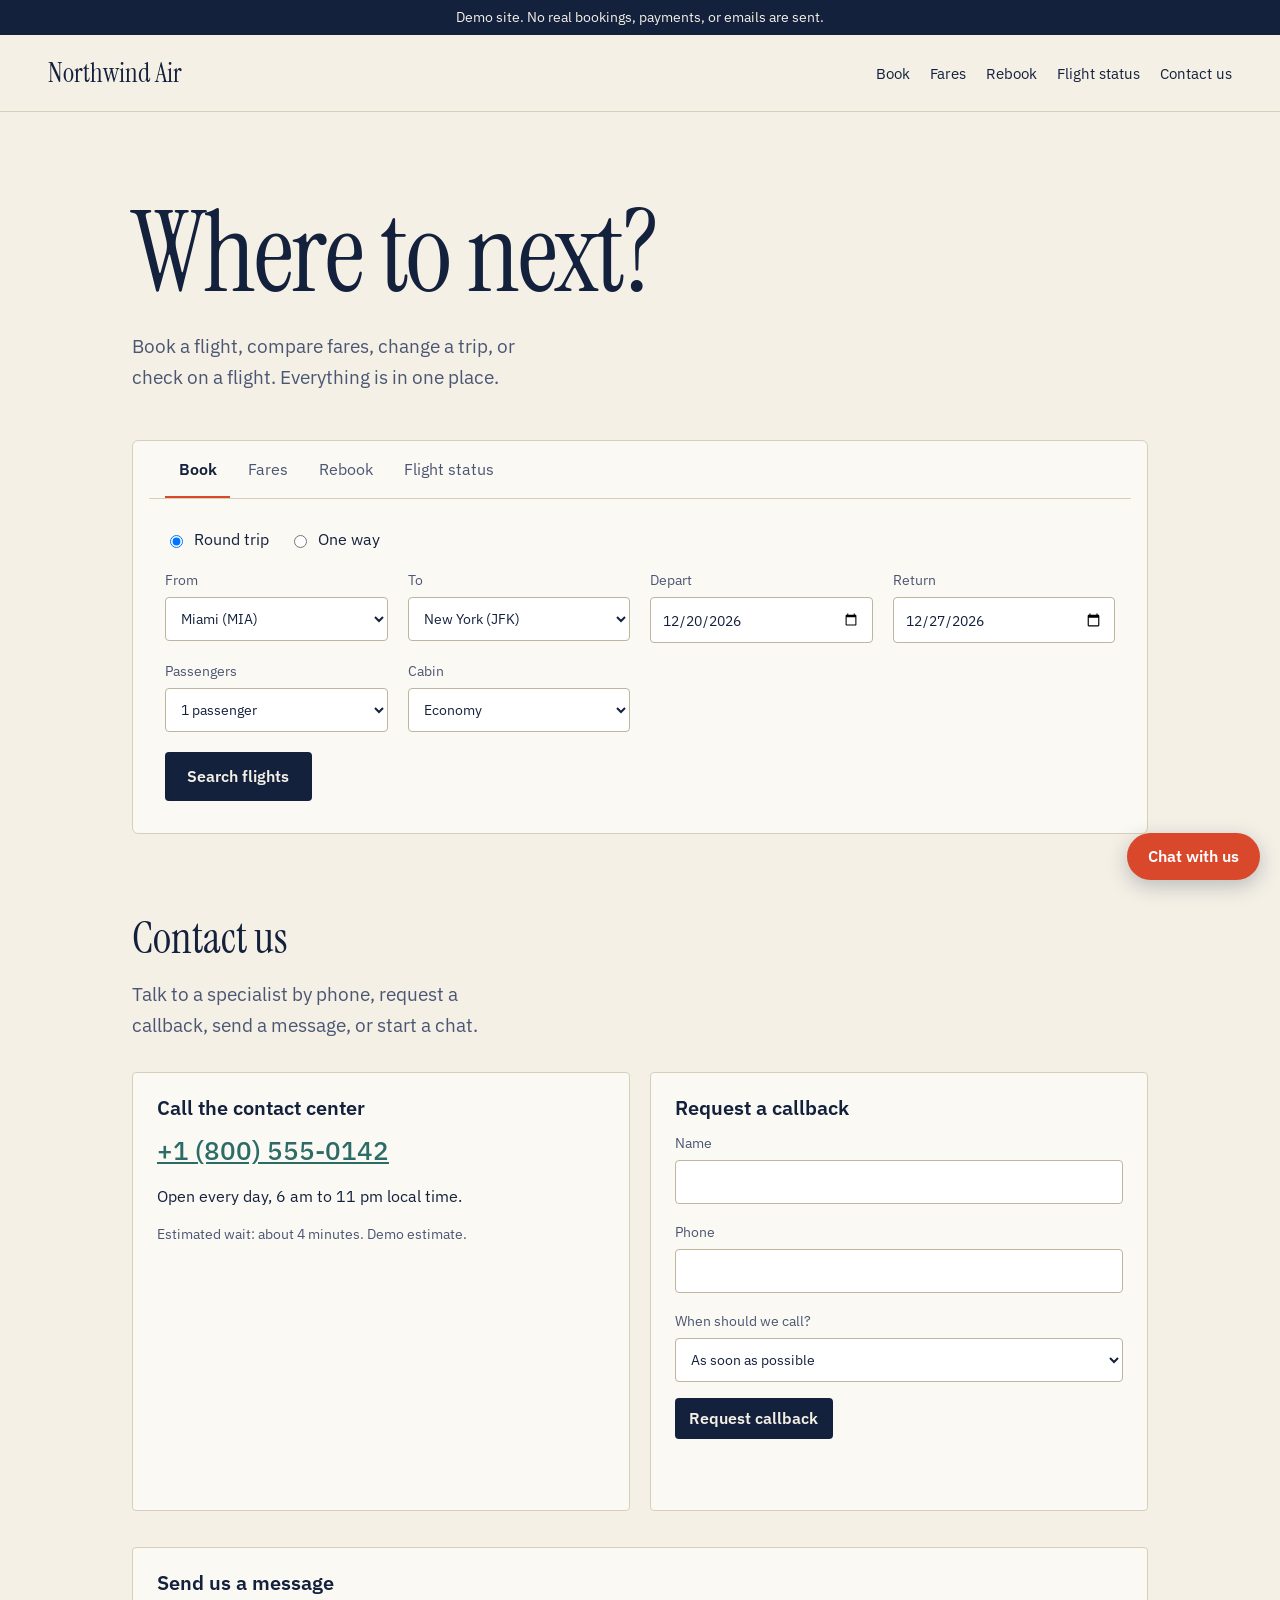
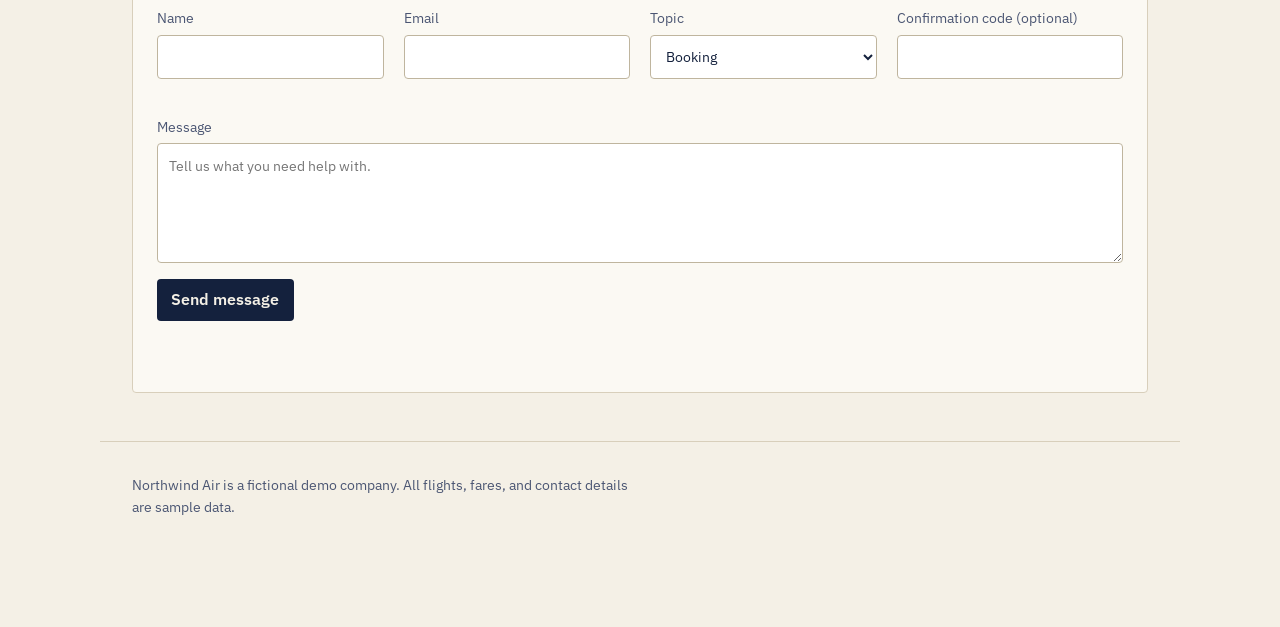
==== index.html @ 14f69246 "Update index.html" ====
<!doctype html>
<html lang="en">
<head>
  <meta charset="utf-8">
  <meta name="viewport" content="width=device-width, initial-scale=1">
  <title>Northwind Air | Demo</title>
  <meta name="description" content="Northwind Air demo: book flights, compare fares, change a booking, check flight status, and contact our team.">
  <link rel="preconnect" href="https://fonts.googleapis.com">
  <link rel="preconnect" href="https://fonts.gstatic.com" crossorigin>
  <link href="https://fonts.googleapis.com/css2?family=Instrument+Serif&family=IBM+Plex+Sans:wght@400;500;600&family=IBM+Plex+Mono:wght@500&display=swap" rel="stylesheet">
  <link rel="stylesheet" href="styles.css">
</head>
<body>
  <a class="skip" href="#main">Skip to content</a>

  <div class="demo-bar">Demo site. No real bookings, payments, or emails are sent.</div>

  <header class="site-header">
    <a class="brand" href="#top">Northwind Air</a>
    <nav aria-label="Main">
      <a href="#tools" data-goto="book">Book</a>
      <a href="#tools" data-goto="fares">Fares</a>
      <a href="#tools" data-goto="rebook">Rebook</a>
      <a href="#tools" data-goto="status">Flight status</a>
      <a href="#help">Contact us</a>
    </nav>
  </header>

  <main id="main">
    <section class="hero" id="top">
      <h1>Where to next?</h1>
      <p class="lede">Book a flight, compare fares, change a trip, or check on a flight. Everything is in one place.</p>
    </section>

    <section class="tools" id="tools" aria-label="Travel tools">
      <div class="tabs" role="tablist" aria-label="Choose a task">
        <button type="button" role="tab" id="tab-book" aria-controls="panel-book" aria-selected="true" data-tab="book">Book</button>
        <button type="button" role="tab" id="tab-fares" aria-controls="panel-fares" aria-selected="false" tabindex="-1" data-tab="fares">Fares</button>
        <button type="button" role="tab" id="tab-rebook" aria-controls="panel-rebook" aria-selected="false" tabindex="-1" data-tab="rebook">Rebook</button>
        <button type="button" role="tab" id="tab-status" aria-controls="panel-status" aria-selected="false" tabindex="-1" data-tab="status">Flight status</button>
      </div>

      <!-- Book -->
      <form id="panel-book" class="panel" role="tabpanel" aria-labelledby="tab-book">
        <fieldset class="trip-type">
          <legend class="sr">Trip type</legend>
          <label><input type="radio" name="trip" value="round" checked> Round trip</label>
          <label><input type="radio" name="trip" value="oneway"> One way</label>
        </fieldset>
        <div class="grid">
          <label>From <select name="from" data-airports required></select></label>
          <label>To <select name="to" data-airports required></select></label>
          <label>Depart <input type="date" name="depart" required></label>
          <label>Return <input type="date" name="return"></label>
          <label>Passengers
            <select name="pax">
              <option value="1">1 passenger</option>
              <option value="2">2 passengers</option>
              <option value="3">3 passengers</option>
              <option value="4">4 passengers</option>
              <option value="5">5 passengers</option>
              <option value="6">6 passengers</option>
            </select>
          </label>
          <label>Cabin
            <select name="cabin">
              <option value="Economy">Economy</option>
              <option value="Premium">Premium Economy</option>
              <option value="Business">Business</option>
            </select>
          </label>
        </div>
        <div class="actions"><button class="primary" type="submit">Search flights</button></div>
      </form>

      <!-- Fares -->
      <form id="panel-fares" class="panel" role="tabpanel" aria-labelledby="tab-fares" hidden>
        <div class="grid">
          <label>From <select name="from" data-airports required></select></label>
          <label>To <select name="to" data-airports required></select></label>
          <label>Date <input type="date" name="date" required></label>
        </div>
        <div class="actions"><button class="primary" type="submit">Show fares</button></div>
      </form>

      <!-- Rebook -->
      <form id="panel-rebook" class="panel" role="tabpanel" aria-labelledby="tab-rebook" hidden>
        <div class="grid">
          <label>Confirmation code <input name="pnr" required maxlength="6" pattern="[A-Za-z0-9]{6}" autocomplete="off" placeholder="e.g. DEMO01"></label>
          <label>Last name <input name="last" required autocomplete="family-name" placeholder="e.g. Rivera"></label>
        </div>
        <div class="actions"><button class="primary" type="submit">Find booking</button></div>
        <p class="hint">Try the demo booking: code <strong>DEMO01</strong>, last name <strong>Rivera</strong>.</p>
      </form>

      <!-- Status -->
      <form id="panel-status" class="panel" role="tabpanel" aria-labelledby="tab-status" hidden>
        <div class="grid">
          <label>Flight number <input name="number" required placeholder="NW 123" autocomplete="off"></label>
          <label>Date <input type="date" name="date" required></label>
        </div>
        <div class="actions"><button class="primary" type="submit">Check status</button></div>
      </form>
    </section>

    <section id="results" class="results" aria-live="polite" aria-label="Results"></section>

    <section class="help" id="help" aria-labelledby="help-title">
      <h2 id="help-title">Contact us</h2>
      <p class="lede">Talk to a specialist by phone, request a callback, send a message, or start a chat.</p>

      <div class="help-grid">
        <article class="card">
          <h3>Call the contact center</h3>
          <p class="big"><a href="tel:+18005550142">+1 (800) 555-0142</a></p>
          <p>Open every day, 6 am to 11 pm local time.</p>
          <p class="hint">Estimated wait: about 4 minutes. Demo estimate.</p>
        </article>

        <article class="card">
          <h3>Request a callback</h3>
          <form id="callback-form" class="form-stack">
            <label>Name <input name="name" required autocomplete="name"></label>
            <label>Phone <input name="phone" type="tel" required autocomplete="tel"></label>
            <label>When should we call?
              <select name="when">
                <option>As soon as possible</option>
                <option>Later today</option>
                <option>Tomorrow morning</option>
              </select>
            </label>
            <div class="actions"><button class="primary small" type="submit">Request callback</button></div>
            <p id="callback-status" class="status" role="status"></p>
          </form>
        </article>

        <article class="card card-wide">
          <h3>Send us a message</h3>
          <form id="email-form" class="form-stack">
            <div class="grid">
              <label>Name <input name="name" required autocomplete="name"></label>
              <label>Email <input name="email" type="email" required autocomplete="email"></label>
              <label>Topic
                <select name="topic">
                  <option>Booking</option>
                  <option>Fares</option>
                  <option>Changing a booking</option>
                  <option>Flight status</option>
                  <option>Refund</option>
                  <option>Other</option>
                </select>
              </label>
              <label>Confirmation code (optional) <input name="pnr" maxlength="6" autocomplete="off"></label>
            </div>
            <label>Message <textarea name="message" required minlength="10" placeholder="Tell us what you need help with."></textarea></label>
            <div class="actions"><button class="primary small" type="submit">Send message</button></div>
            <p id="email-status" class="status" role="status"></p>
          </form>
        </article>
      </div>
    </section>
  </main>

  <footer class="site-footer">
    <p>Northwind Air is a fictional demo company. All flights, fares, and contact details are sample data.</p>
  </footer>

  <button type="button" id="chat-toggle" class="chat-launch">Chat with us</button>


  <script type="text/javascript" charset="utf-8">
    (function (g, e, n, es, ys) {
      g['_genesysJs'] = e;
      g[e] = g[e] || function () {
        (g[e].q = g[e].q || []).push(arguments)
      };
      g[e].t = 1 * new Date();
      g[e].c = es;
      ys = document.createElement('script'); ys.async = 1; ys.src = n; ys.charset = 'utf-8'; document.head.appendChild(ys);
    })(window, 'Genesys', 'https://apps.usw2.pure.cloud/genesys-bootstrap/genesys.min.js', {
      environment: 'usw2',
      deploymentId: 'edd3cf4f-ba14-4251-9fd5-857308e8ef38'
    });
  </script>

  <script src="app.js"></script>
</body>
</html>
---- styles.css ----
:root {
  --paper: #f4f0e6;
  --card: #fbf9f3;
  --ink: #14213d;
  --ink-2: #4b5673;
  --signal: #d9482b;
  --sea: #2d6b66;
  --rule: #d8cfbb;
  --field: #ffffff;
  --error: #9b2a14;
}

*, *::before, *::after { box-sizing: border-box; }

html { scroll-behavior: smooth; scroll-padding-top: 90px; }

body {
  margin: 0;
  background: var(--paper);
  color: var(--ink);
  font: 400 1rem/1.6 "IBM Plex Sans", system-ui, sans-serif;
}

h1, h2, h3 { margin: 0; line-height: 1.1; }
h1, h2 { font-family: "Instrument Serif", Georgia, serif; font-weight: 400; }
h1 { font-size: clamp(3.2rem, 9vw, 7rem); letter-spacing: -0.02em; }
h2 { font-size: clamp(2rem, 4vw, 2.75rem); }
h3 { font-size: 1.25rem; font-weight: 600; margin-bottom: 0.75rem; }

p { margin: 0 0 0.75rem; max-width: 62ch; }

a { color: var(--sea); }

:focus-visible { outline: 3px solid var(--sea); outline-offset: 2px; }

.sr {
  position: absolute; width: 1px; height: 1px; overflow: hidden;
  clip: rect(0 0 0 0); white-space: nowrap;
}

.skip { position: absolute; left: -999px; top: 0; }
.skip:focus { left: 1rem; top: 1rem; background: #fff; padding: 0.5rem 0.75rem; z-index: 20; }

/* Header */
.demo-bar {
  background: var(--ink);
  color: var(--paper);
  text-align: center;
  font-size: 0.875rem;
  padding: 0.4rem 1rem;
}

.site-header {
  position: sticky; top: 0; z-index: 5;
  display: flex; flex-wrap: wrap; gap: 0.5rem 2rem;
  align-items: center; justify-content: space-between;
  padding: 1rem clamp(1rem, 4vw, 3rem);
  background: var(--paper);
  border-bottom: 1px solid var(--rule);
}

.brand {
  font-family: "Instrument Serif", Georgia, serif;
  font-size: 1.7rem;
  color: var(--ink);
  text-decoration: none;
}

nav { display: flex; flex-wrap: wrap; gap: 0.25rem 1.25rem; }
nav a { color: var(--ink); text-decoration: none; font-size: 0.95rem; padding: 0.25rem 0; }
nav a:hover { text-decoration: underline; text-underline-offset: 4px; }

main {
  max-width: 1080px;
  margin: 0 auto;
  padding: 0 clamp(1rem, 4vw, 2rem);
}

/* Hero */
.hero { padding: clamp(2.5rem, 7vw, 5rem) 0 2.25rem; }
.lede { font-size: 1.2rem; color: var(--ink-2); max-width: 36ch; margin-top: 1rem; }

/* Tools card */
.tools {
  background: var(--card);
  border: 1px solid var(--rule);
  border-radius: 6px;
  padding: 0 clamp(1rem, 3vw, 2rem) 2rem;
}

.tabs {
  display: flex; gap: 0.25rem;
  margin: 0 -1rem 1.75rem;
  padding: 0 1rem;
  border-bottom: 1px solid var(--rule);
  overflow-x: auto;
}

.tabs button {
  background: none; border: 0;
  border-bottom: 3px solid transparent;
  margin-bottom: -1px;
  padding: 1rem 0.85rem 0.8rem;
  font: inherit;
  color: var(--ink-2);
  cursor: pointer;
  white-space: nowrap;
}

.tabs button[aria-selected="true"] {
  color: var(--ink);
  border-bottom-color: var(--signal);
  font-weight: 600;
}

.panel[hidden] { display: none; }

.grid {
  display: grid;
  grid-template-columns: repeat(auto-fit, minmax(180px, 1fr));
  gap: 1rem 1.25rem;
  margin-bottom: 1.25rem;
}

label {
  display: flex; flex-direction: column; gap: 0.35rem;
  font-size: 0.9rem; color: var(--ink-2);
}

input, select, textarea {
  font: inherit;
  color: var(--ink);
  background: var(--field);
  border: 1px solid #bfb59e;
  border-radius: 4px;
  padding: 0.6rem 0.7rem;
  min-height: 44px;
  width: 100%;
}

input:disabled { opacity: 0.45; }

textarea { min-height: 120px; resize: vertical; }

fieldset { border: 0; padding: 0; margin: 0 0 1rem; }

.trip-type { display: flex; flex-wrap: wrap; gap: 1.25rem; }
.trip-type label {
  flex-direction: row; align-items: center; gap: 0.5rem;
  color: var(--ink); font-size: 1rem;
}
.trip-type input { width: auto; min-height: auto; }

.actions { display: flex; flex-wrap: wrap; gap: 0.75rem; align-items: center; margin-top: 1rem; }

button.primary, button.ghost, .chip {
  font: inherit;
  cursor: pointer;
  min-height: 44px;
  border-radius: 4px;
}

button.primary {
  background: var(--ink);
  color: var(--paper);
  border: 0;
  padding: 0.75rem 1.4rem;
  font-weight: 600;
}
button.primary:hover { background: #22345a; }

button.ghost {
  background: none;
  color: var(--ink);
  border: 1px solid var(--ink);
  padding: 0.6rem 1rem;
}
button.ghost:hover { background: var(--ink); color: var(--paper); }

button.small { min-height: 38px; padding: 0.5rem 0.9rem; }

.hint { font-size: 0.9rem; color: var(--ink-2); margin-top: 0.75rem; }

/* Results */
.results { margin-top: 2.5rem; }
.results:empty { display: none; }
.results-head { margin-bottom: 1.25rem; }
.results-head p { color: var(--ink-2); margin: 0.5rem 0 0; }

/* Flight rows, styled like the two halves of a boarding pass */
.flight {
  display: grid;
  grid-template-columns: auto 1fr auto auto;
  gap: 1.25rem;
  align-items: center;
  background: var(--card);
  border: 1px solid var(--rule);
  border-radius: 4px;
  padding: 1rem 1.25rem;
  margin-bottom: 0.75rem;
}

.flight .stub {
  border-left: 2px dashed var(--rule);
  padding-left: 1.25rem;
  display: grid; gap: 0.5rem; justify-items: start;
}

.time {
  display: block;
  font-family: "IBM Plex Mono", ui-monospace, monospace;
  font-size: 1.4rem;
  font-weight: 500;
}

.code { display: block; font-size: 0.85rem; color: var(--ink-2); }

.route {
  display: grid; gap: 0.1rem; text-align: center;
  font-size: 0.85rem; color: var(--ink-2);
}

.flight strong { font-size: 1.3rem; font-weight: 600; color: var(--ink); }

.card {
  background: var(--card);
  border: 1px solid var(--rule);
  border-radius: 4px;
  padding: 1.5rem;
  margin-bottom: 1rem;
}

.form-stack { display: grid; gap: 1rem; }
.form-stack .actions { margin-top: 0; }

.total { font-size: 1.1rem; margin-top: 0.75rem; }

.pnr {
  font-family: "IBM Plex Mono", ui-monospace, monospace;
  letter-spacing: 0.08em;
  font-size: 1.1rem;
}

.status { font-size: 0.95rem; min-height: 1.5em; margin: 0.5rem 0 0; }
.status.error { color: var(--error); }
.status.ok { color: var(--sea); }

.facts { display: grid; grid-template-columns: max-content 1fr; gap: 0.5rem 1.5rem; margin: 0; }
.facts dt { color: var(--ink-2); }
.facts dd { margin: 0; font-weight: 600; }

/* Fares table */
.table-wrap { overflow-x: auto; }
table { width: 100%; border-collapse: collapse; background: var(--card); }
th, td { text-align: left; padding: 0.75rem; border-bottom: 1px solid var(--rule); white-space: nowrap; }
thead th { font-size: 0.9rem; color: var(--ink-2); font-weight: 600; }
tbody th { font-weight: 500; }

/* Help */
.help { padding: 5rem 0 2rem; }
.help-grid {
  display: grid;
  grid-template-columns: 1fr 1fr;
  gap: 1.25rem;
  margin-top: 2rem;
}
.card-wide { grid-column: 1 / -1; }
.big { font-size: 1.6rem; font-weight: 500; }

/* Chat */
.chat-launch {
  position: fixed; right: 1.25rem; bottom: 1.25rem; z-index: 10;
  background: var(--signal);
  color: #fff;
  border: 0;
  border-radius: 999px;
  padding: 0.85rem 1.3rem;
  font: 600 1rem "IBM Plex Sans", system-ui, sans-serif;
  cursor: pointer;
  box-shadow: 0 6px 20px rgba(20, 33, 61, 0.25);
}

.chat-panel {
  position: fixed; right: 1.25rem; bottom: 5rem; z-index: 10;
  width: min(360px, calc(100vw - 2.5rem));
  height: min(540px, 70vh);
  display: flex; flex-direction: column;
  background: var(--card);
  border: 1px solid var(--rule);
  border-radius: 6px;
  box-shadow: 0 12px 40px rgba(20, 33, 61, 0.2);
}
.chat-panel[hidden] { display: none; }

.chat-head {
  display: flex; justify-content: space-between; align-items: center;
  padding: 0.9rem 1rem;
  border-bottom: 1px solid var(--rule);
}

.chat-log {
  flex: 1; overflow-y: auto;
  display: flex; flex-direction: column; gap: 0.6rem;
  padding: 1rem;
}

.msg {
  max-width: 85%;
  padding: 0.6rem 0.85rem;
  border-radius: 12px;
  font-size: 0.95rem;
  margin: 0;
}
.msg.bot { background: var(--field); border: 1px solid var(--rule); align-self: flex-start; }
.msg.user { background: var(--ink); color: var(--paper); align-self: flex-end; }
.msg.typing { opacity: 0.6; font-style: italic; }

.chat-chips { display: flex; flex-wrap: wrap; gap: 0.4rem; padding: 0 1rem 0.75rem; }
.chip {
  background: none;
  color: var(--ink);
  border: 1px solid var(--ink);
  border-radius: 999px;
  padding: 0.35rem 0.8rem;
  font-size: 0.85rem;
  min-height: 36px;
}
.chip:hover { background: var(--ink); color: var(--paper); }

.chat-form {
  display: flex; gap: 0.5rem;
  padding: 0.75rem;
  border-top: 1px solid var(--rule);
}
.chat-form input { flex: 1; min-height: 42px; }

.site-footer {
  max-width: 1080px;
  margin: 0 auto;
  padding: 2rem clamp(1rem, 4vw, 2rem) 6rem;
  font-size: 0.875rem;
  color: var(--ink-2);
  border-top: 1px solid var(--rule);
}

/* Responsive */
@media (max-width: 760px) {
  .help-grid { grid-template-columns: 1fr; }
  .flight { grid-template-columns: 1fr 1fr; }
  .flight .route { grid-column: 1 / -1; text-align: left; grid-auto-flow: column; justify-content: start; gap: 1rem; }
  .flight .stub { grid-column: 1 / -1; border-left: 0; border-top: 2px dashed var(--rule); padding: 0.75rem 0 0; }
}

@media (prefers-reduced-motion: reduce) {
  html { scroll-behavior: auto; }
}
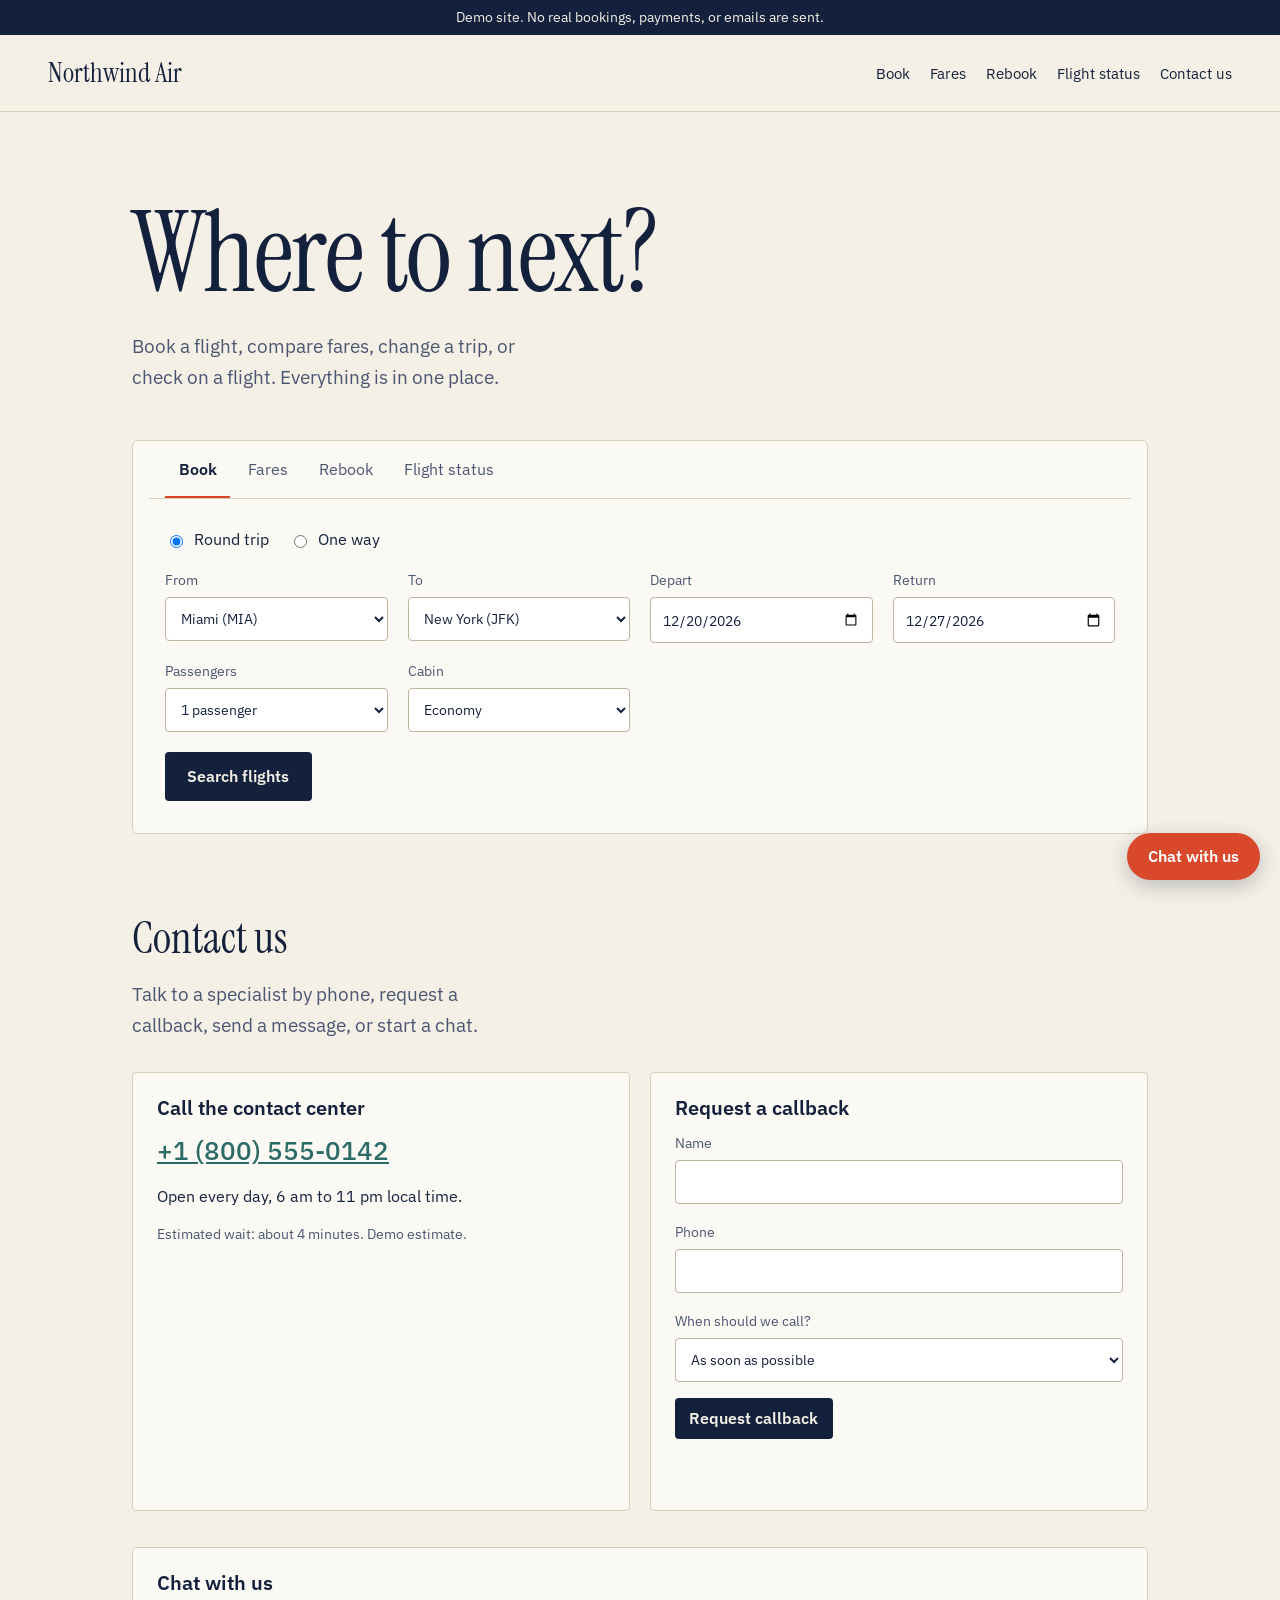
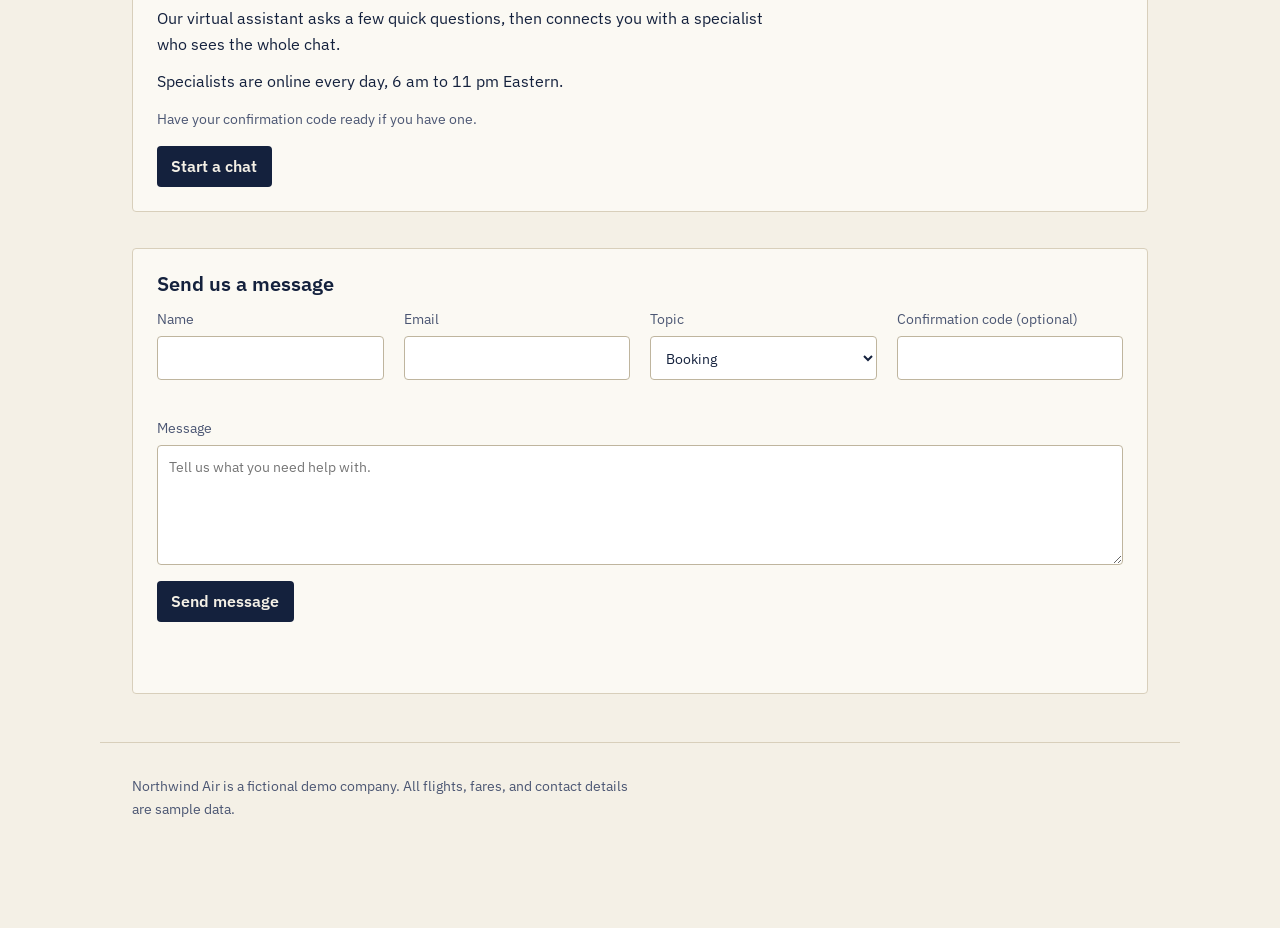
==== commit 4dd6309b: "Connect chat to the Northwind Air messaging assistant Point Web Messenger at the LaunchPad-Airline d" ====
--- a/index.html
+++ b/index.html
@@ -135,6 +135,14 @@
         </article>
 
         <article class="card card-wide">
+          <h3>Chat with us</h3>
+          <p>Our virtual assistant asks a few quick questions, then connects you with a specialist who sees the whole chat.</p>
+          <p>Specialists are online every day, 6 am to 11 pm Eastern.</p>
+          <p class="hint">Have your confirmation code ready if you have one.</p>
+          <div class="actions"><button class="primary small" type="button" data-chat-open>Start a chat</button></div>
+        </article>
+
+        <article class="card card-wide">
           <h3>Send us a message</h3>
           <form id="email-form" class="form-stack">
             <div class="grid">
@@ -168,21 +176,6 @@
   <button type="button" id="chat-toggle" class="chat-launch">Chat with us</button>
 
 
-  <script type="text/javascript" charset="utf-8">
-    (function (g, e, n, es, ys) {
-      g['_genesysJs'] = e;
-      g[e] = g[e] || function () {
-        (g[e].q = g[e].q || []).push(arguments)
-      };
-      g[e].t = 1 * new Date();
-      g[e].c = es;
-      ys = document.createElement('script'); ys.async = 1; ys.src = n; ys.charset = 'utf-8'; document.head.appendChild(ys);
-    })(window, 'Genesys', 'https://apps.usw2.pure.cloud/genesys-bootstrap/genesys.min.js', {
-      environment: 'usw2',
-      deploymentId: 'edd3cf4f-ba14-4251-9fd5-857308e8ef38'
-    });
-  </script>
-
   <script src="app.js"></script>
 </body>
 </html>
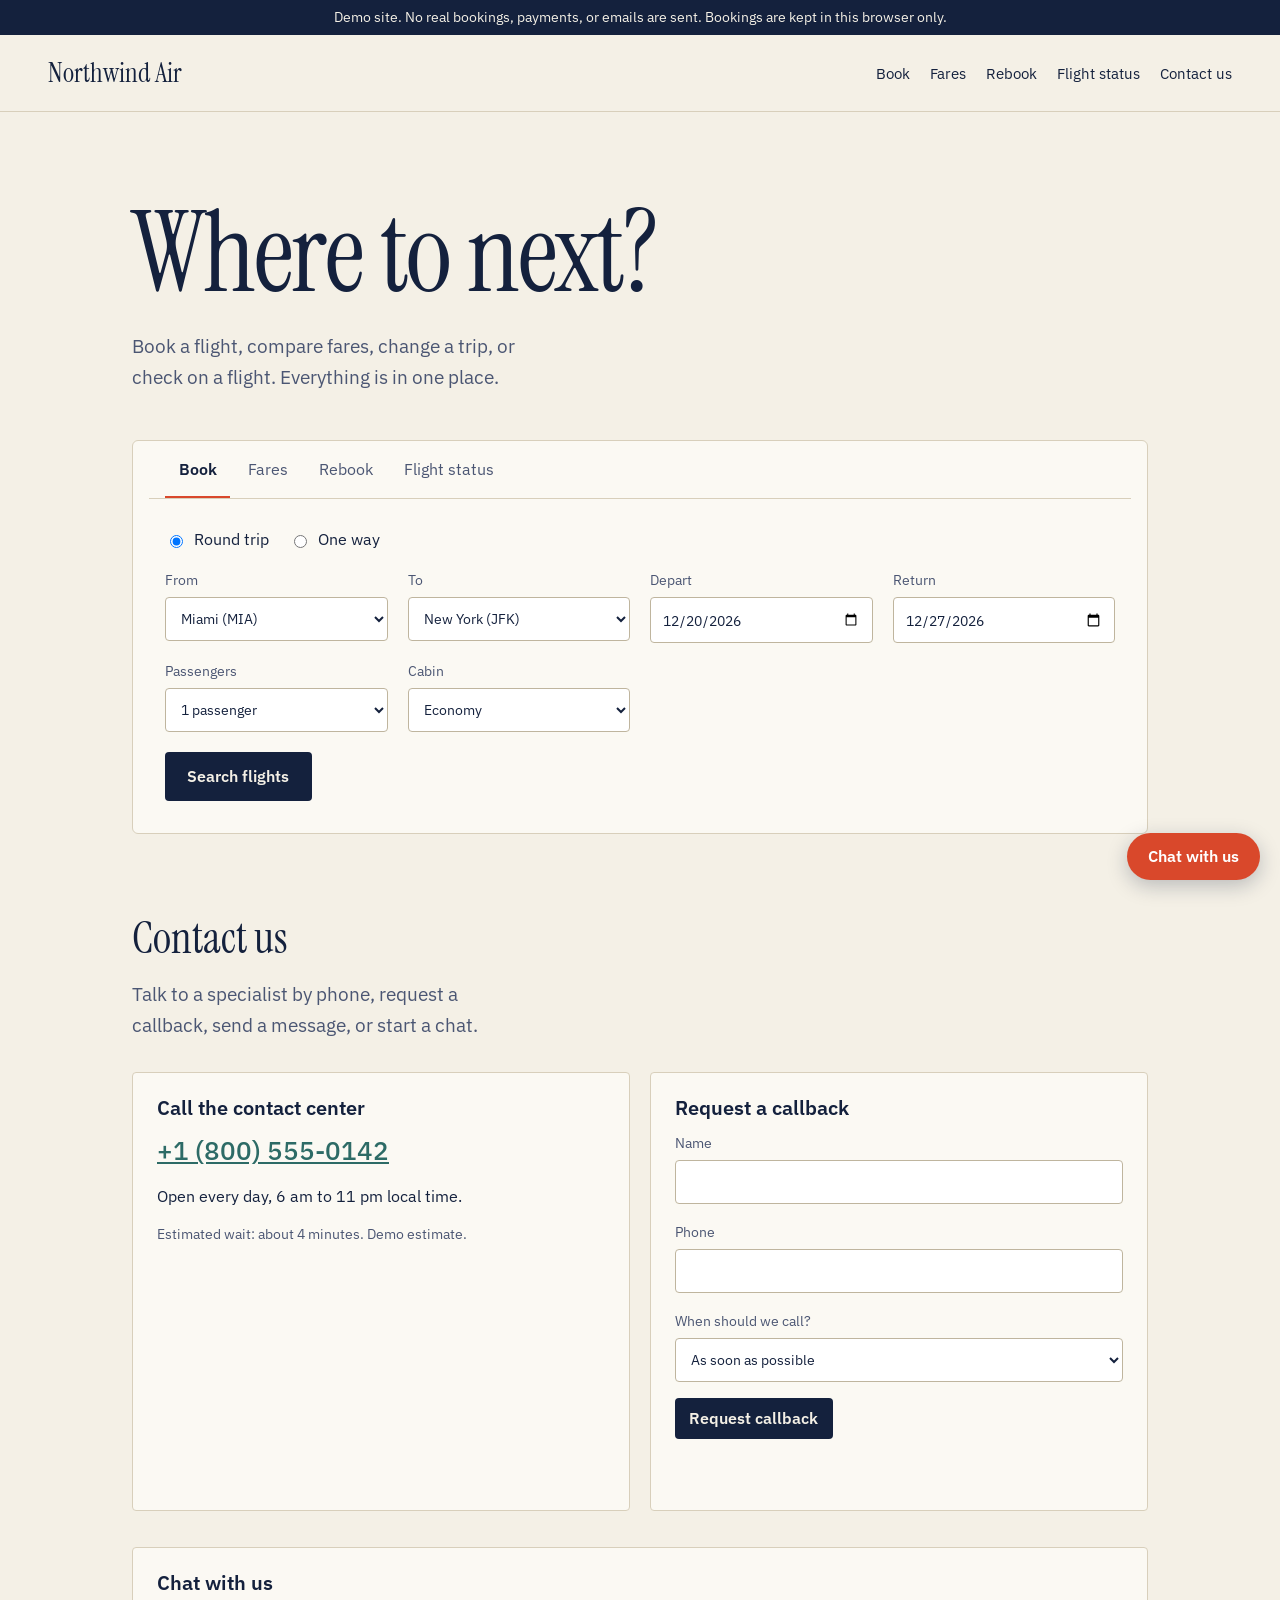
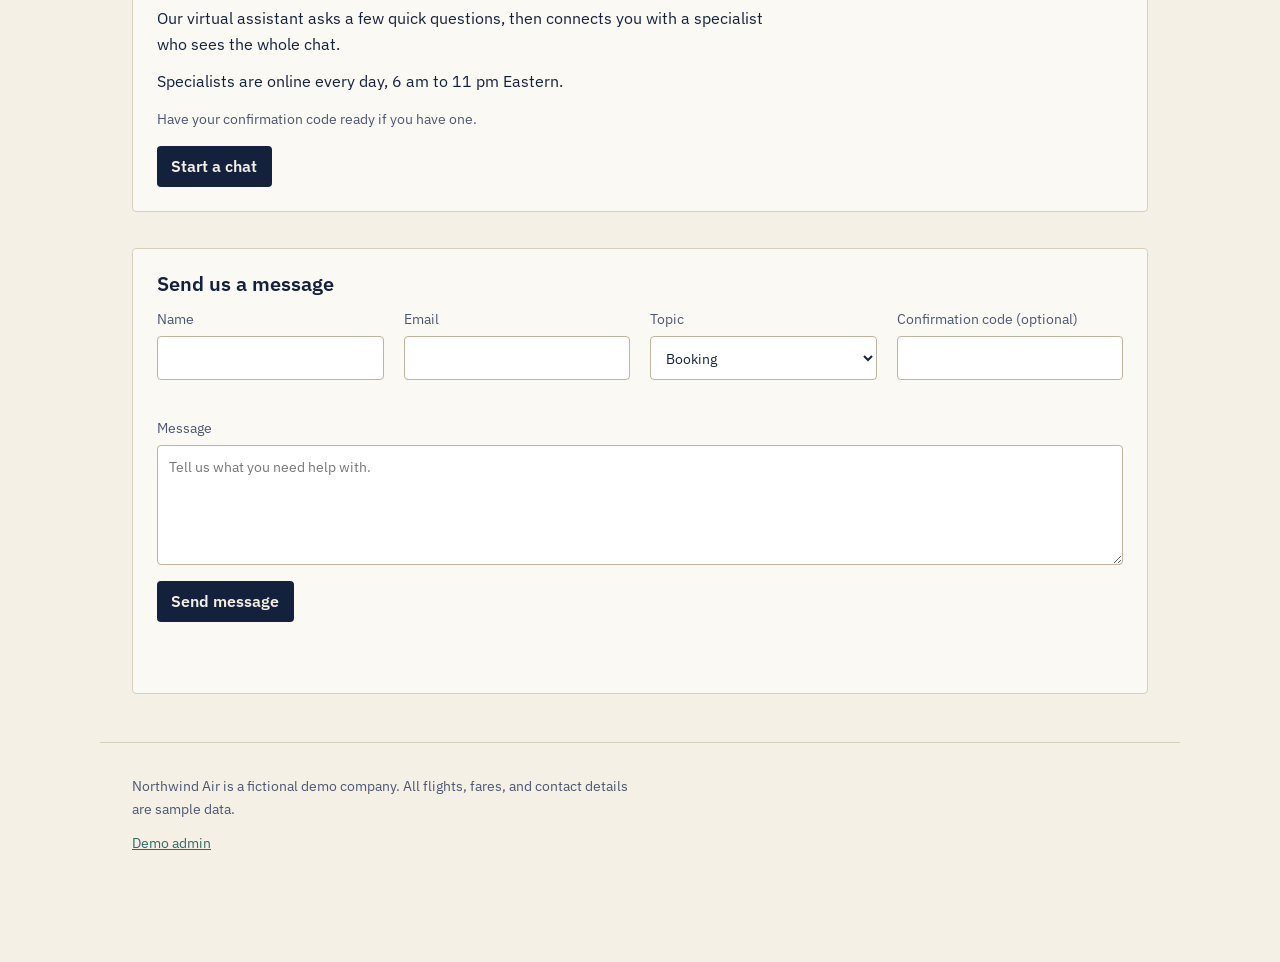
==== commit 83895d6f: "Add demo admin page for bookings, flight status and reset Bookings and status overrides now live in " ====
--- a/index.html
+++ b/index.html
@@ -13,7 +13,7 @@
 <body>
   <a class="skip" href="#main">Skip to content</a>
 
-  <div class="demo-bar">Demo site. No real bookings, payments, or emails are sent.</div>
+  <div class="demo-bar">Demo site. No real bookings, payments, or emails are sent. Bookings are kept in this browser only.</div>
 
   <header class="site-header">
     <a class="brand" href="#top">Northwind Air</a>
@@ -171,11 +171,13 @@
 
   <footer class="site-footer">
     <p>Northwind Air is a fictional demo company. All flights, fares, and contact details are sample data.</p>
+    <p><a href="admin.html">Demo admin</a></p>
   </footer>
 
   <button type="button" id="chat-toggle" class="chat-launch">Chat with us</button>
 
 
+  <script src="data.js"></script>
   <script src="app.js"></script>
 </body>
 </html>
--- a/styles.css
+++ b/styles.css
@@ -343,6 +343,19 @@
   border-top: 1px solid var(--rule);
 }
 
+/* Demo admin */
+.admin-section { padding: 1.5rem 0 2.5rem; }
+.section-head {
+  display: flex; flex-wrap: wrap; gap: 1rem;
+  align-items: center; justify-content: space-between;
+  margin-bottom: 1rem;
+}
+.card.flush { padding: 0; }
+.card.flush td, .card.flush th { vertical-align: top; }
+.row-actions { display: flex; gap: 0.5rem; justify-content: flex-end; }
+td.legs { white-space: normal; min-width: 260px; }
+td.legs span { display: block; }
+
 /* Responsive */
 @media (max-width: 760px) {
   .help-grid { grid-template-columns: 1fr; }
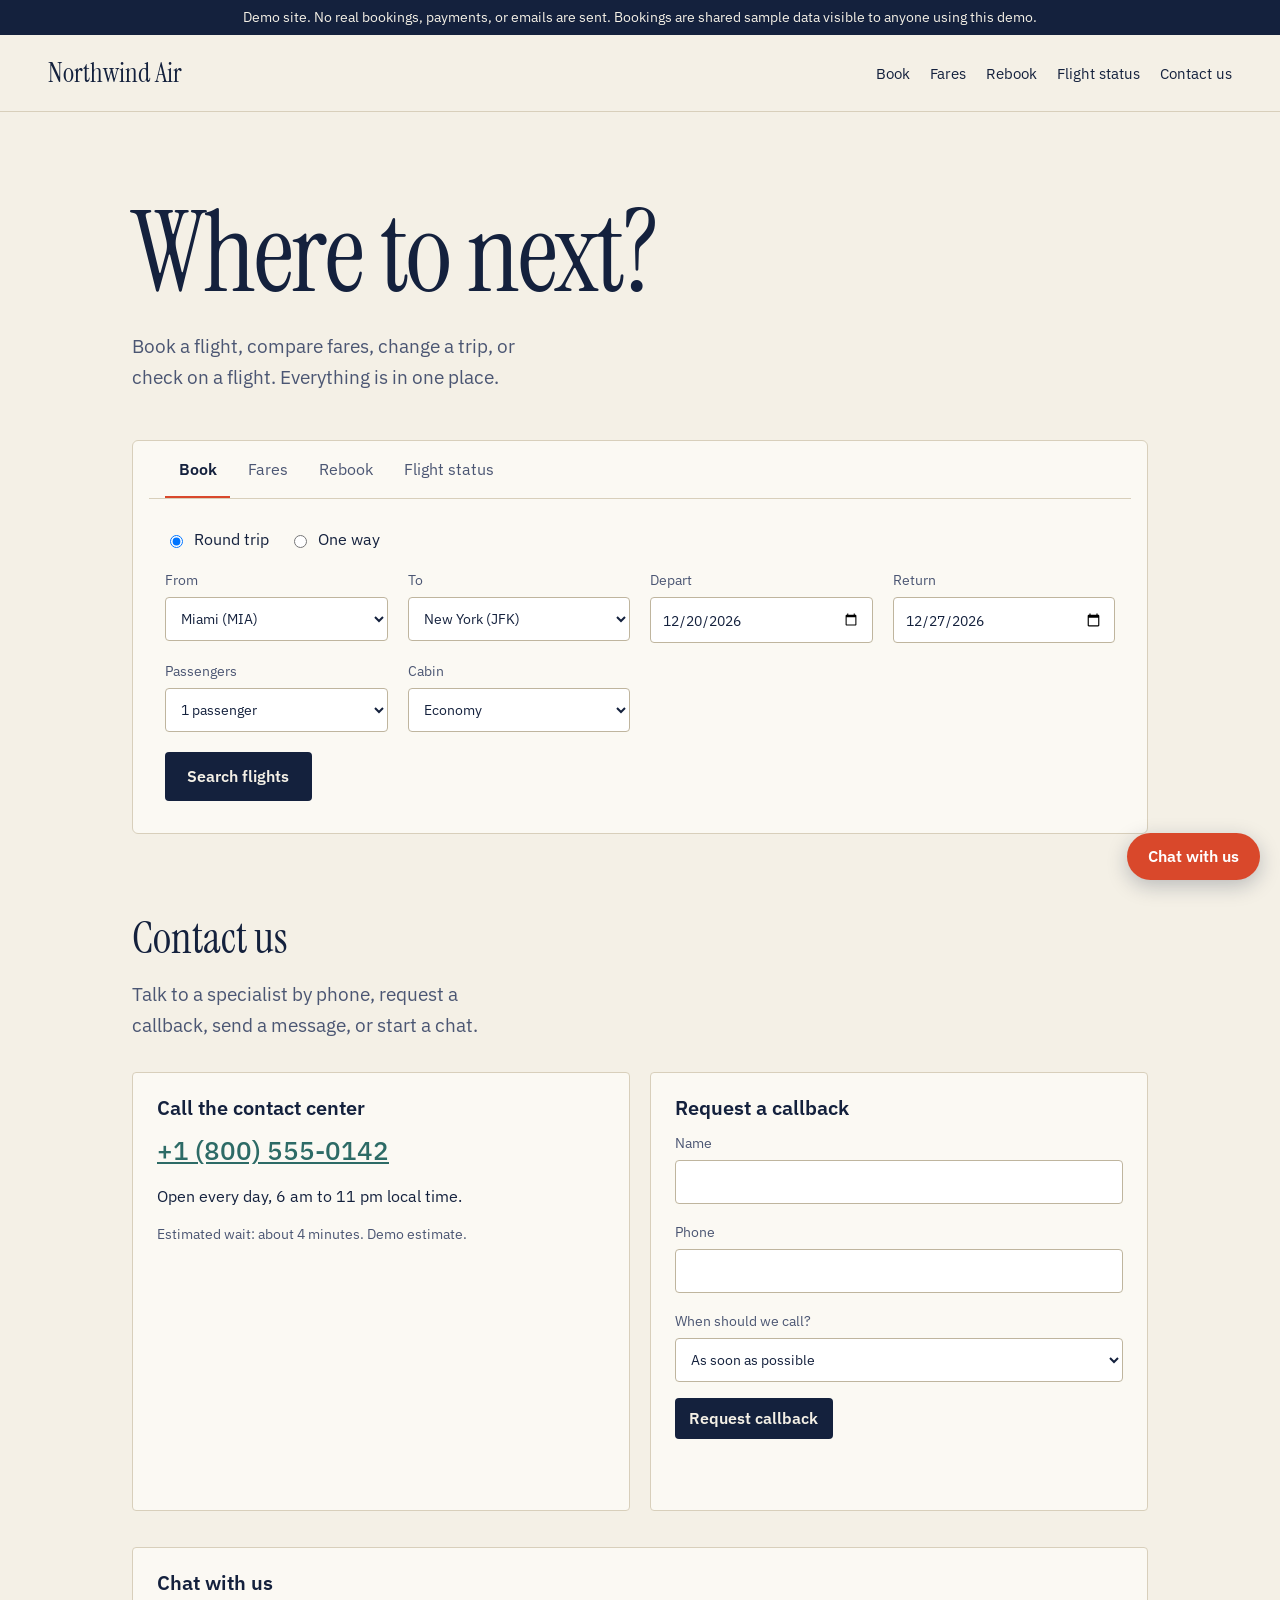
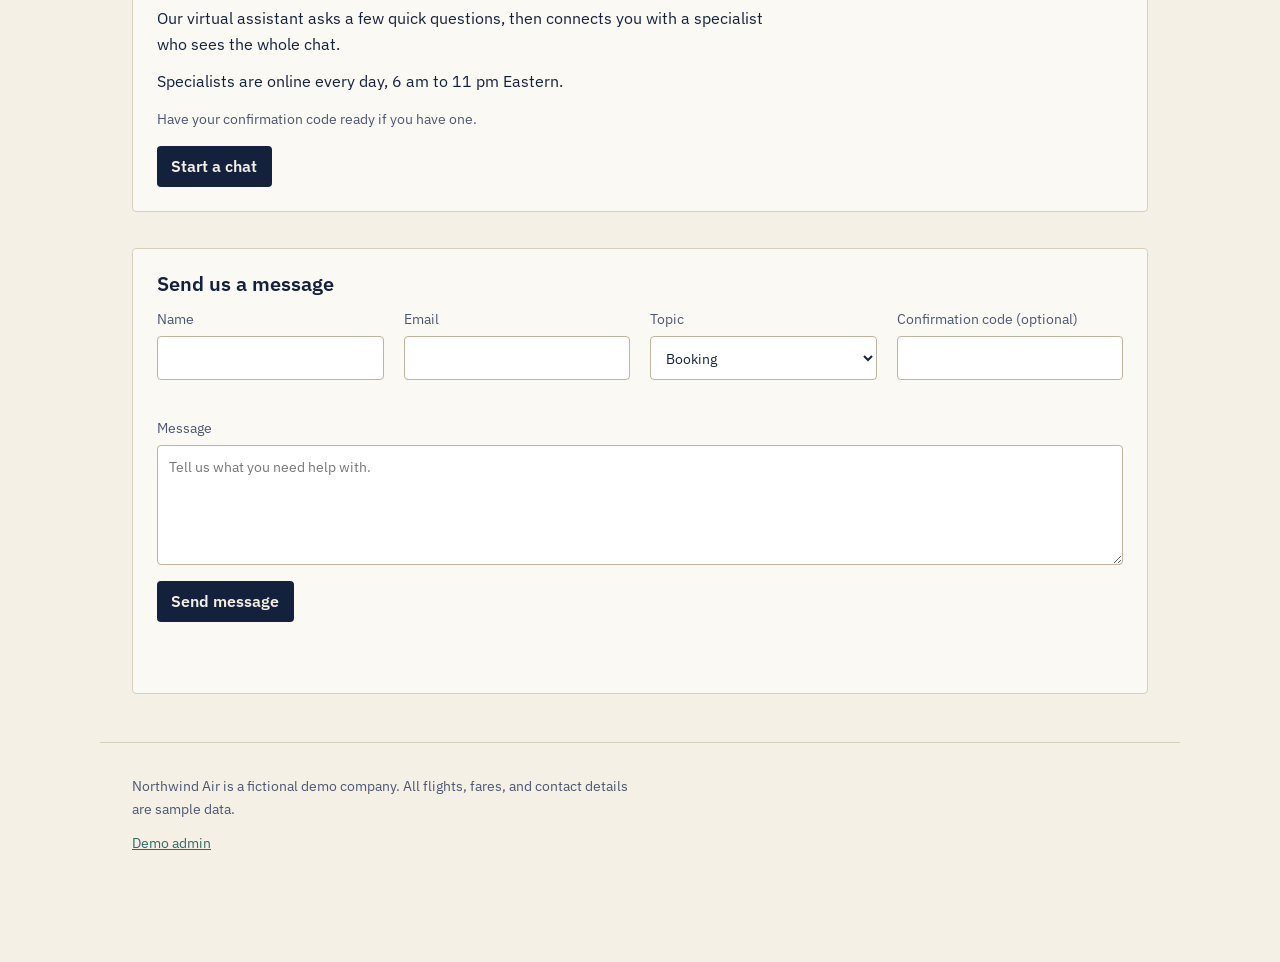
==== commit 640f90a6: "Share bookings through a Cloudflare Worker for the website, admin page and chat assistant Co-authore" ====
--- a/index.html
+++ b/index.html
@@ -13,7 +13,7 @@
 <body>
   <a class="skip" href="#main">Skip to content</a>
 
-  <div class="demo-bar">Demo site. No real bookings, payments, or emails are sent. Bookings are kept in this browser only.</div>
+  <div class="demo-bar">Demo site. No real bookings, payments, or emails are sent. Bookings are shared sample data visible to anyone using this demo.</div>
 
   <header class="site-header">
     <a class="brand" href="#top">Northwind Air</a>
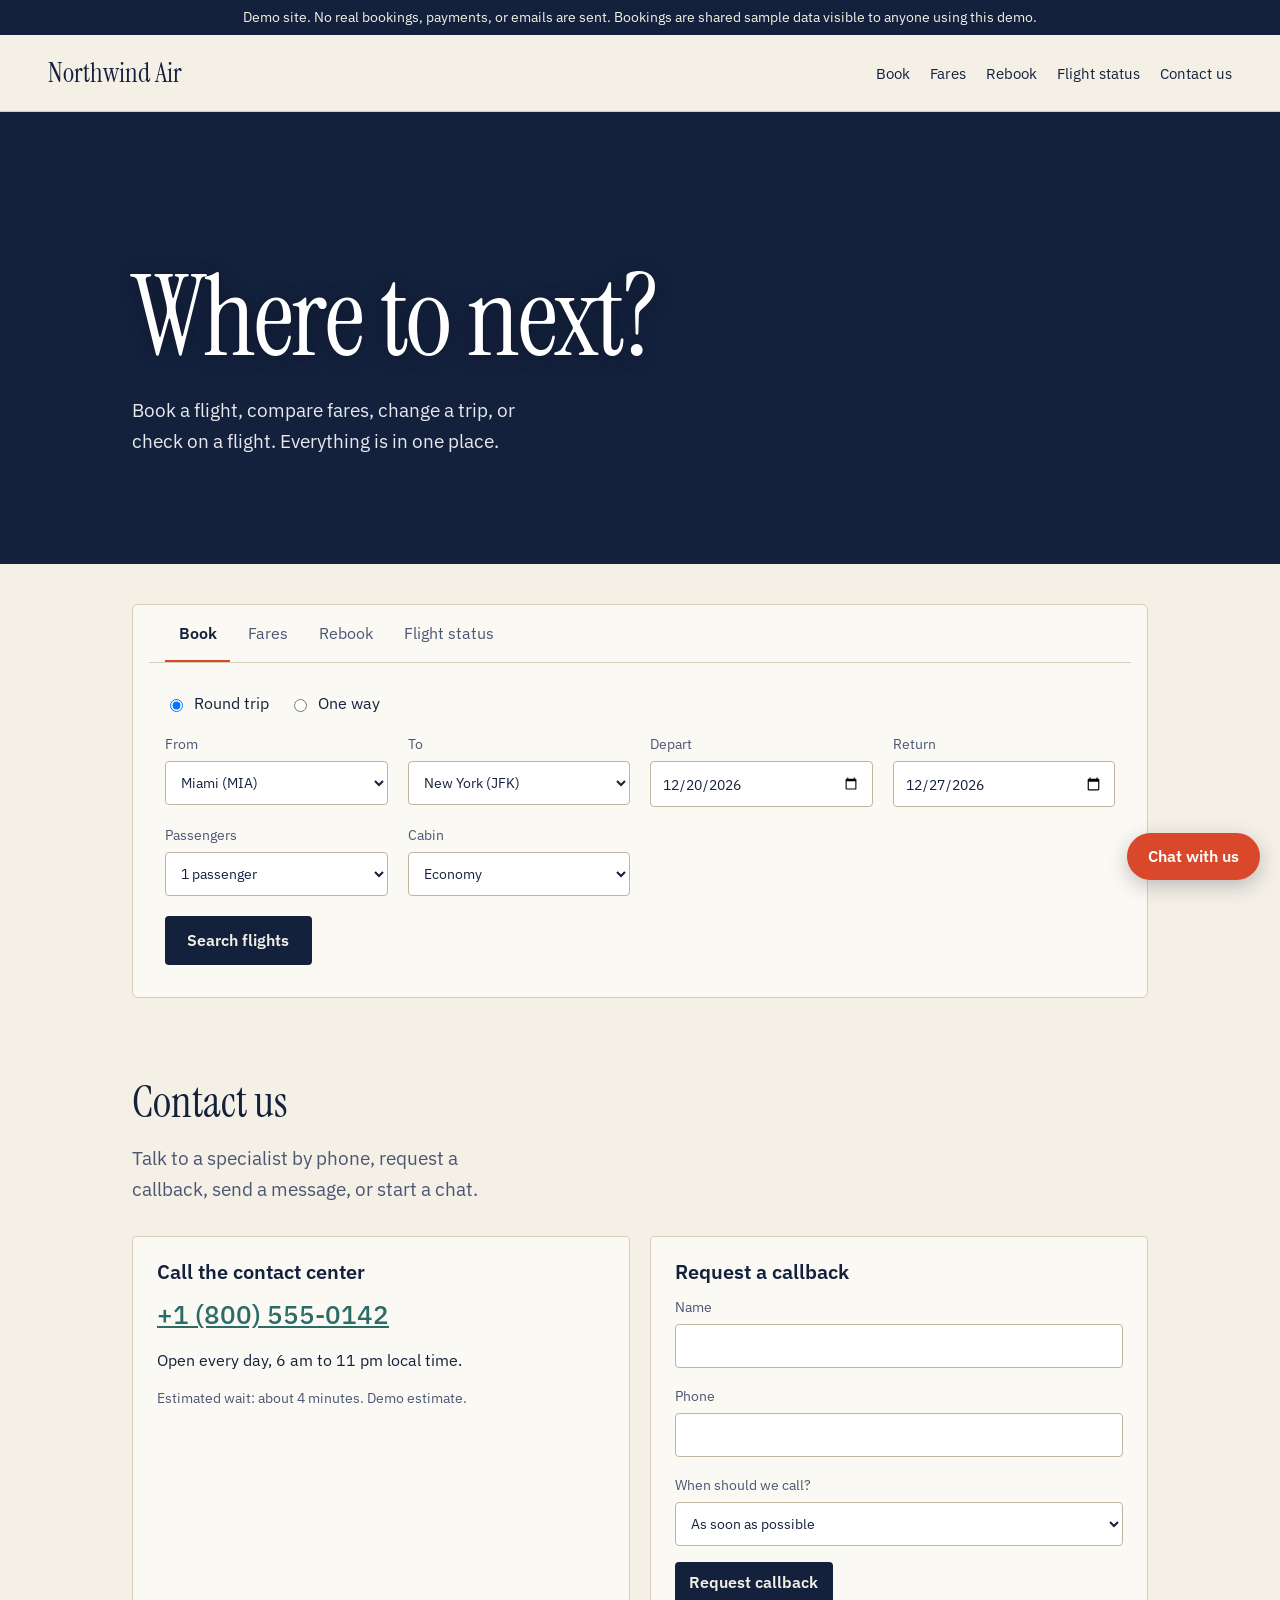
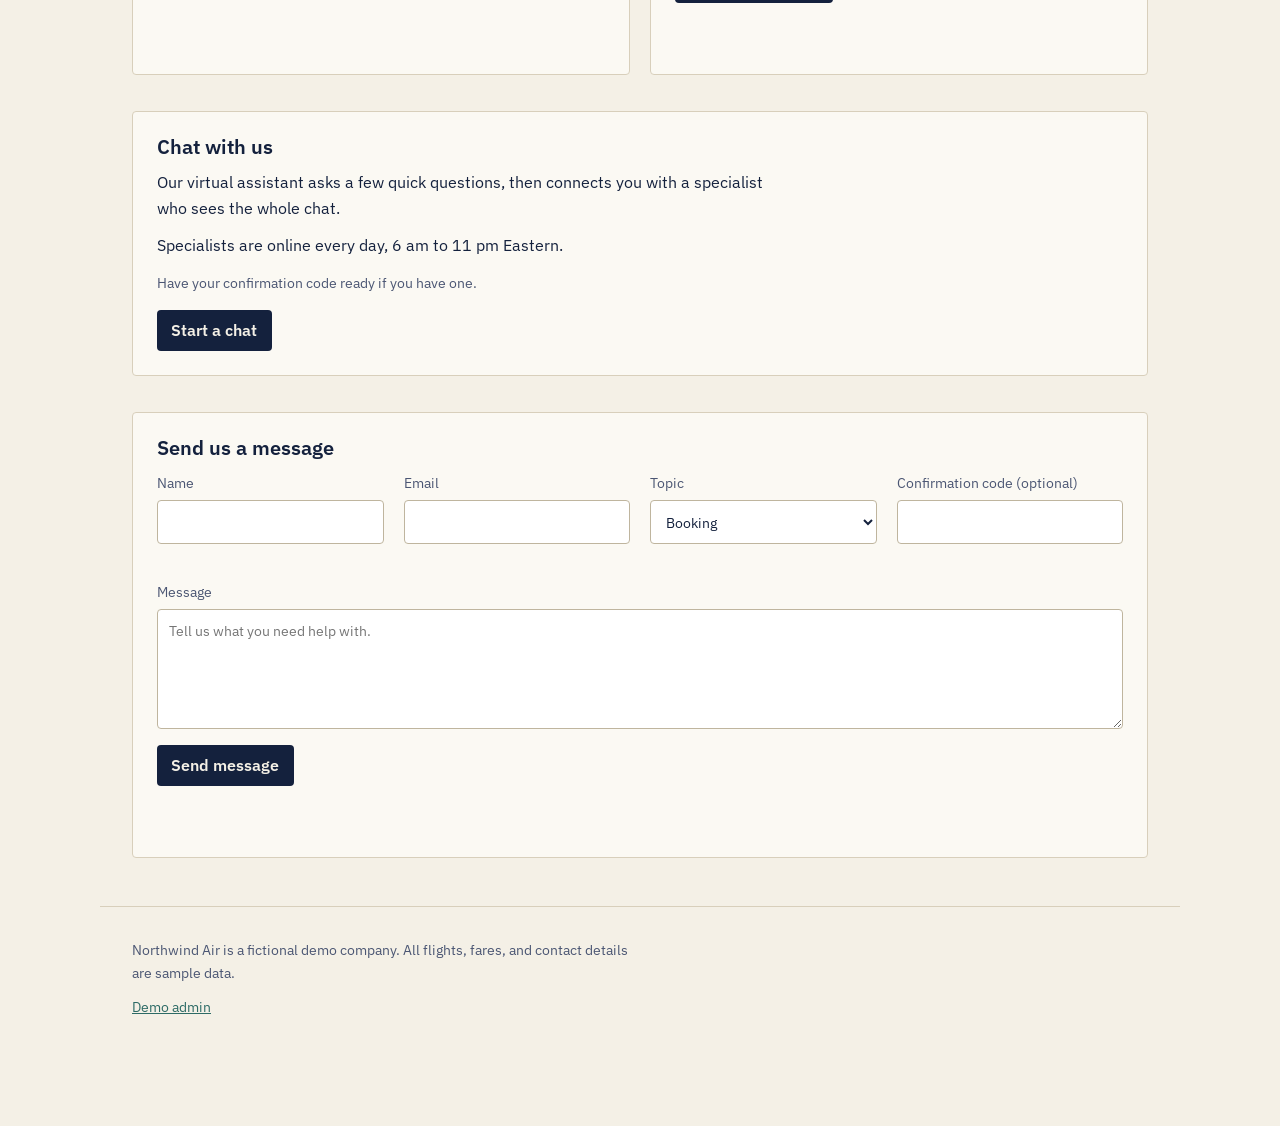
==== commit be27e874: "Home page hero: full-bleed photo crossfade (airplane, cabin, check-in desk) Co-authored-by: Cursor <" ====
--- a/index.html
+++ b/index.html
@@ -27,7 +27,12 @@
   </header>
 
   <main id="main">
-    <section class="hero" id="top">
+    <section class="hero hero--photo" id="top">
+      <div class="hero-slides" aria-hidden="true">
+        <span class="slide-airplane"></span>
+        <span class="slide-cabin"></span>
+        <span class="slide-desk"></span>
+      </div>
       <h1>Where to next?</h1>
       <p class="lede">Book a flight, compare fares, change a trip, or check on a flight. Everything is in one place.</p>
     </section>
--- a/styles.css
+++ b/styles.css
@@ -79,6 +79,48 @@
 /* Hero */
 .hero { padding: clamp(2.5rem, 7vw, 5rem) 0 2.25rem; }
 .lede { font-size: 1.2rem; color: var(--ink-2); max-width: 36ch; margin-top: 1rem; }
+
+/* Full-bleed photo hero (home page); text stays aligned with the main column */
+body { overflow-x: clip; }
+.hero--photo {
+  position: relative;
+  isolation: isolate;
+  margin: 0 calc(50% - 50vw) 2.5rem;
+  padding: clamp(4.5rem, 13vw, 9rem) calc(max(0px, 50vw - 540px) + clamp(1rem, 4vw, 2rem)) clamp(3.5rem, 9vw, 6rem);
+  color: #fff;
+  background: var(--ink);
+}
+.hero--photo::before {
+  content: "";
+  position: absolute; inset: 0; z-index: -1;
+  background: linear-gradient(100deg, rgba(20, 33, 61, 0.88) 0%, rgba(20, 33, 61, 0.6) 45%, rgba(20, 33, 61, 0.25) 100%);
+}
+.hero--photo h1 { text-shadow: 0 2px 18px rgba(0, 0, 0, 0.35); }
+.hero--photo .lede { color: rgba(255, 255, 255, 0.9); }
+
+.hero-slides { position: absolute; inset: 0; z-index: -2; overflow: hidden; }
+.hero-slides span {
+  position: absolute; inset: 0;
+  background: center / cover no-repeat;
+  opacity: 0;
+  animation: hero-fade 18s infinite;
+}
+.hero-slides .slide-airplane { background-image: url("images/hero-airplane.jpg"); background-size: max(150%, 1100px) auto; background-position: 0% 55%; filter: brightness(1.3) saturate(1.1); animation-delay: -1.5s; }
+.hero-slides .slide-cabin { background-image: url("images/hero-cabin.jpg"); background-position: 50% 45%; animation-delay: 4.5s; }
+.hero-slides .slide-desk { background-image: url("images/hero-desk.jpg"); background-position: 55% 60%; animation-delay: 10.5s; }
+
+@keyframes hero-fade {
+  0% { opacity: 0; transform: scale(1.04); }
+  6% { opacity: 1; }
+  33% { opacity: 1; }
+  40% { opacity: 0; transform: scale(1); }
+  100% { opacity: 0; }
+}
+
+@media (prefers-reduced-motion: reduce) {
+  .hero-slides span { animation: none; }
+  .hero-slides .slide-airplane { opacity: 1; }
+}
 
 /* Tools card */
 .tools {
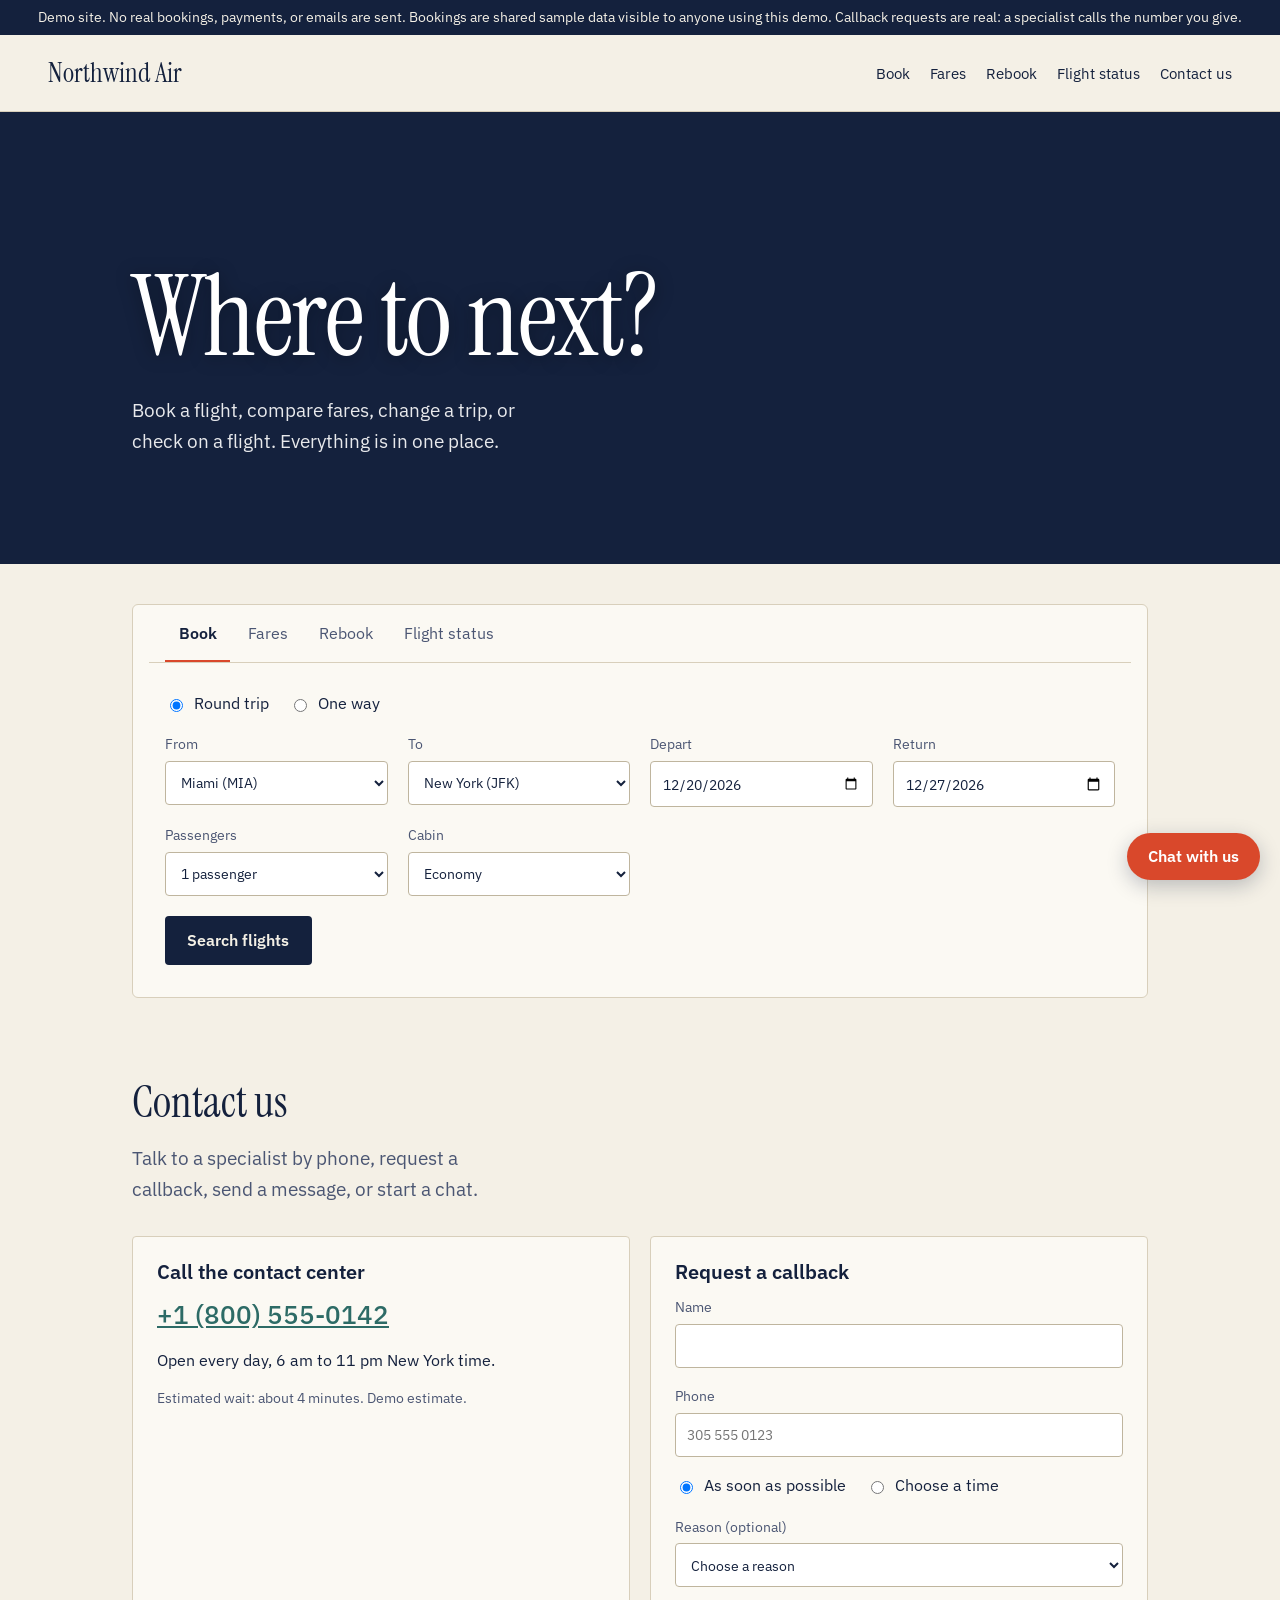
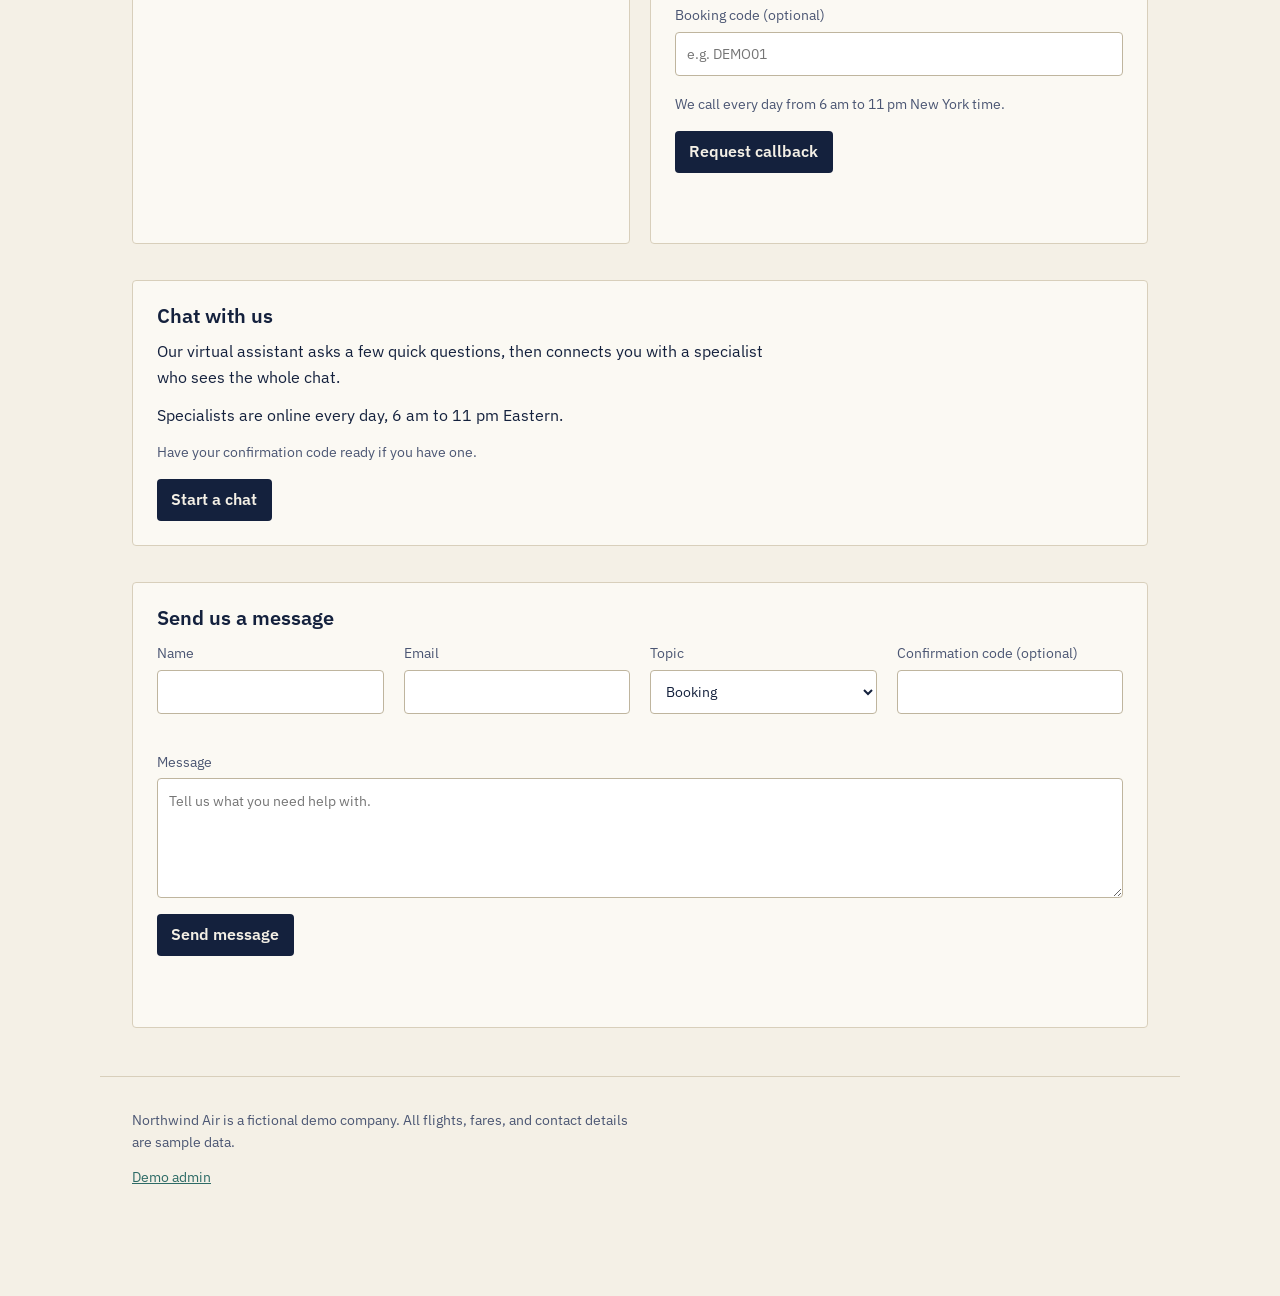
==== commit a4f94c78: "Callback form creates real Genesys Cloud callbacks (ASAP or scheduled) via Worker POST /api/callback" ====
--- a/index.html
+++ b/index.html
@@ -13,7 +13,7 @@
 <body>
   <a class="skip" href="#main">Skip to content</a>
 
-  <div class="demo-bar">Demo site. No real bookings, payments, or emails are sent. Bookings are shared sample data visible to anyone using this demo.</div>
+  <div class="demo-bar">Demo site. No real bookings, payments, or emails are sent. Bookings are shared sample data visible to anyone using this demo. Callback requests are real: a specialist calls the number you give.</div>
 
   <header class="site-header">
     <a class="brand" href="#top">Northwind Air</a>
@@ -118,7 +118,7 @@
         <article class="card">
           <h3>Call the contact center</h3>
           <p class="big"><a href="tel:+18005550142">+1 (800) 555-0142</a></p>
-          <p>Open every day, 6 am to 11 pm local time.</p>
+          <p>Open every day, 6 am to 11 pm New York time.</p>
           <p class="hint">Estimated wait: about 4 minutes. Demo estimate.</p>
         </article>
 
@@ -126,14 +126,27 @@
           <h3>Request a callback</h3>
           <form id="callback-form" class="form-stack">
             <label>Name <input name="name" required autocomplete="name"></label>
-            <label>Phone <input name="phone" type="tel" required autocomplete="tel"></label>
-            <label>When should we call?
-              <select name="when">
-                <option>As soon as possible</option>
-                <option>Later today</option>
-                <option>Tomorrow morning</option>
+            <label>Phone <input name="phone" type="tel" required autocomplete="tel" placeholder="305 555 0123"></label>
+            <fieldset class="trip-type">
+              <legend class="sr">When should we call?</legend>
+              <label><input type="radio" name="when" value="asap" checked> As soon as possible</label>
+              <label><input type="radio" name="when" value="later"> Choose a time</label>
+            </fieldset>
+            <div class="grid callback-time" hidden>
+              <label>Day <select name="day"></select></label>
+              <label>Time (New York) <select name="time"></select></label>
+            </div>
+            <label>Reason (optional)
+              <select name="reason">
+                <option value="">Choose a reason</option>
+                <option value="new_booking">New booking</option>
+                <option value="change_trip">Change a trip</option>
+                <option value="flight_status">Flight status</option>
+                <option value="other">Something else</option>
               </select>
             </label>
+            <label>Booking code (optional) <input name="booking_code" maxlength="6" pattern="[A-Za-z0-9]{6}" autocomplete="off" placeholder="e.g. DEMO01"></label>
+            <p class="hint">We call every day from 6 am to 11 pm New York time.</p>
             <div class="actions"><button class="primary small" type="submit">Request callback</button></div>
             <p id="callback-status" class="status" role="status"></p>
           </form>
--- a/styles.css
+++ b/styles.css
@@ -274,6 +274,10 @@
 
 .form-stack { display: grid; gap: 1rem; }
 .form-stack .actions { margin-top: 0; }
+.form-stack fieldset { margin: 0; }
+.form-stack .hint { margin: 0; }
+.callback-time { margin-bottom: 0; }
+.callback-time[hidden] { display: none; }
 
 .total { font-size: 1.1rem; margin-top: 0.75rem; }
 
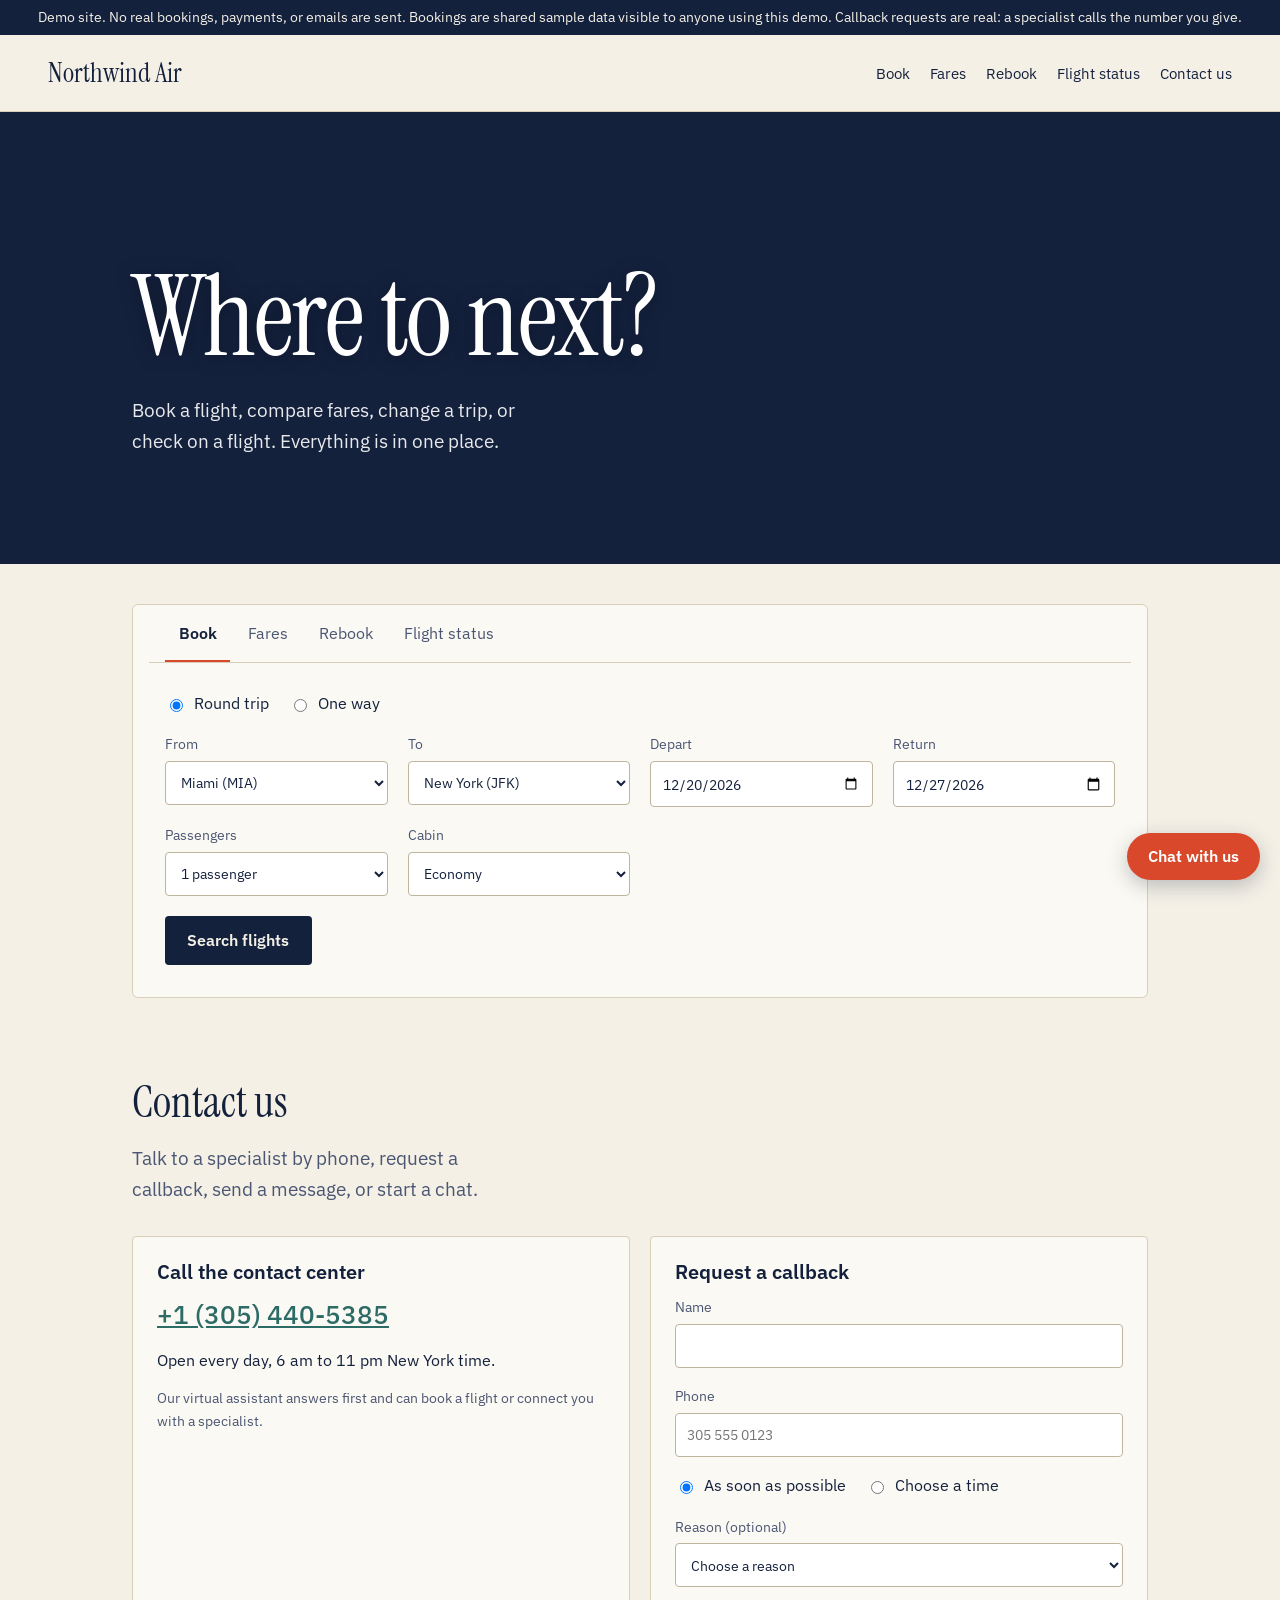
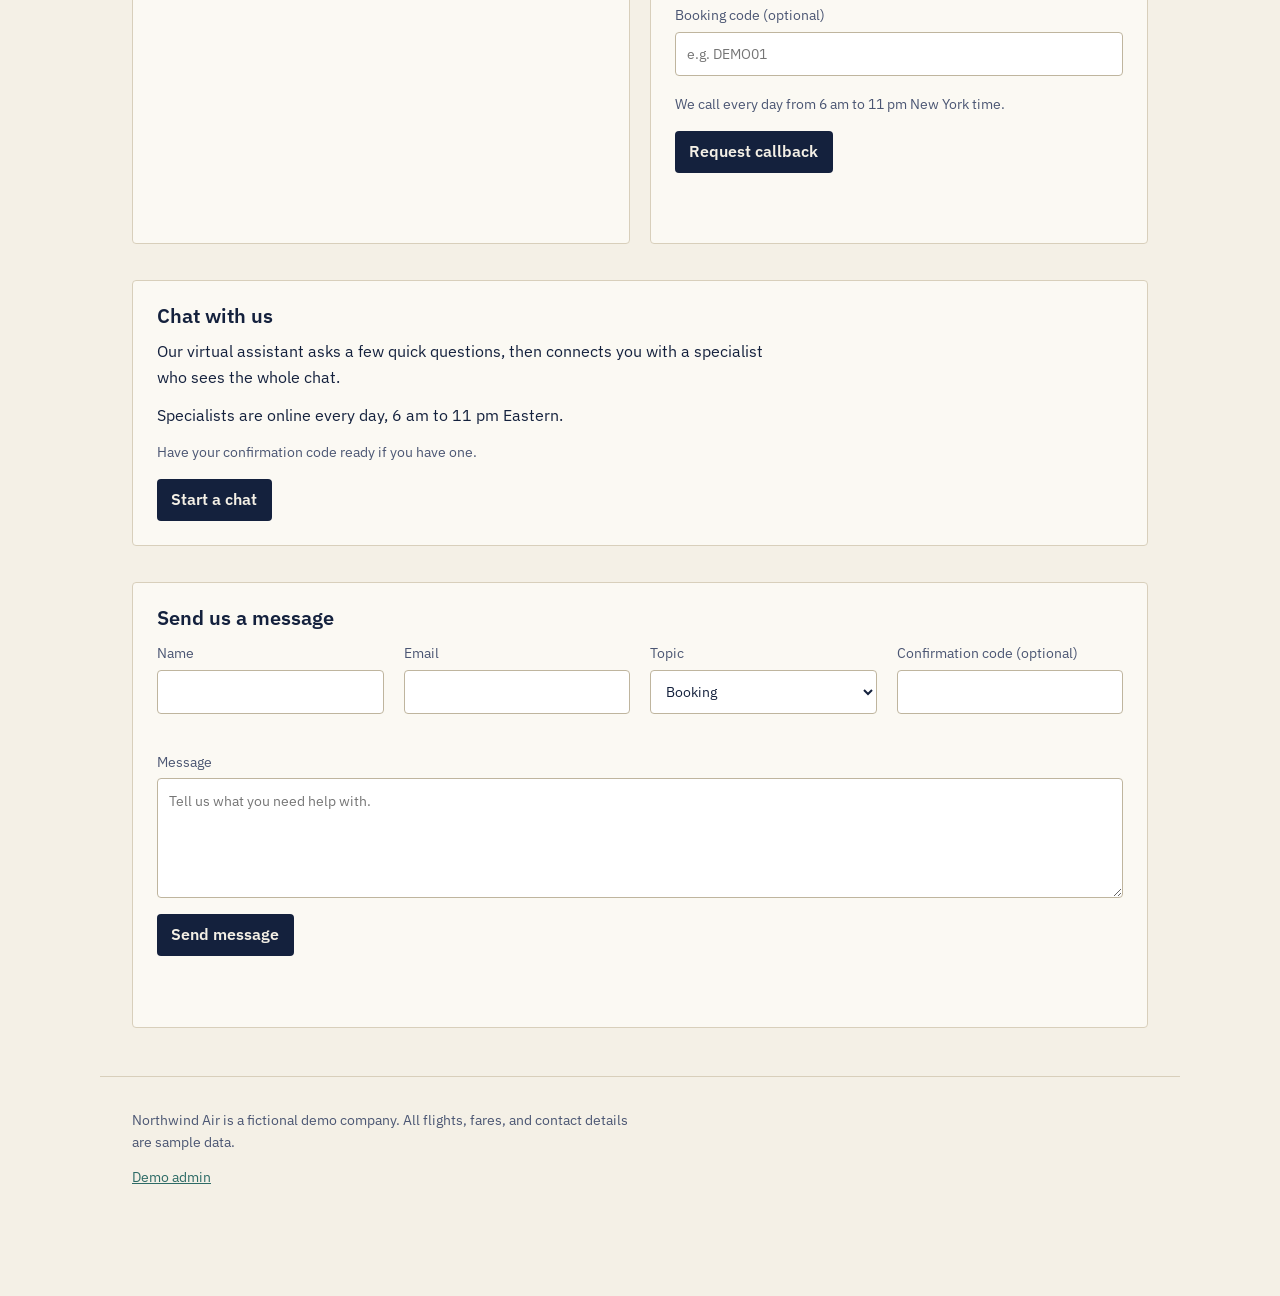
==== commit aa109ee2: "Website: phone card +1 (305) 440-5385 to the voice front door, Send us a message form posts to POST " ====
--- a/index.html
+++ b/index.html
@@ -117,9 +117,9 @@
       <div class="help-grid">
         <article class="card">
           <h3>Call the contact center</h3>
-          <p class="big"><a href="tel:+18005550142">+1 (800) 555-0142</a></p>
+          <p class="big"><a href="tel:+13054405385">+1 (305) 440-5385</a></p>
           <p>Open every day, 6 am to 11 pm New York time.</p>
-          <p class="hint">Estimated wait: about 4 minutes. Demo estimate.</p>
+          <p class="hint">Our virtual assistant answers first and can book a flight or connect you with a specialist.</p>
         </article>
 
         <article class="card">
